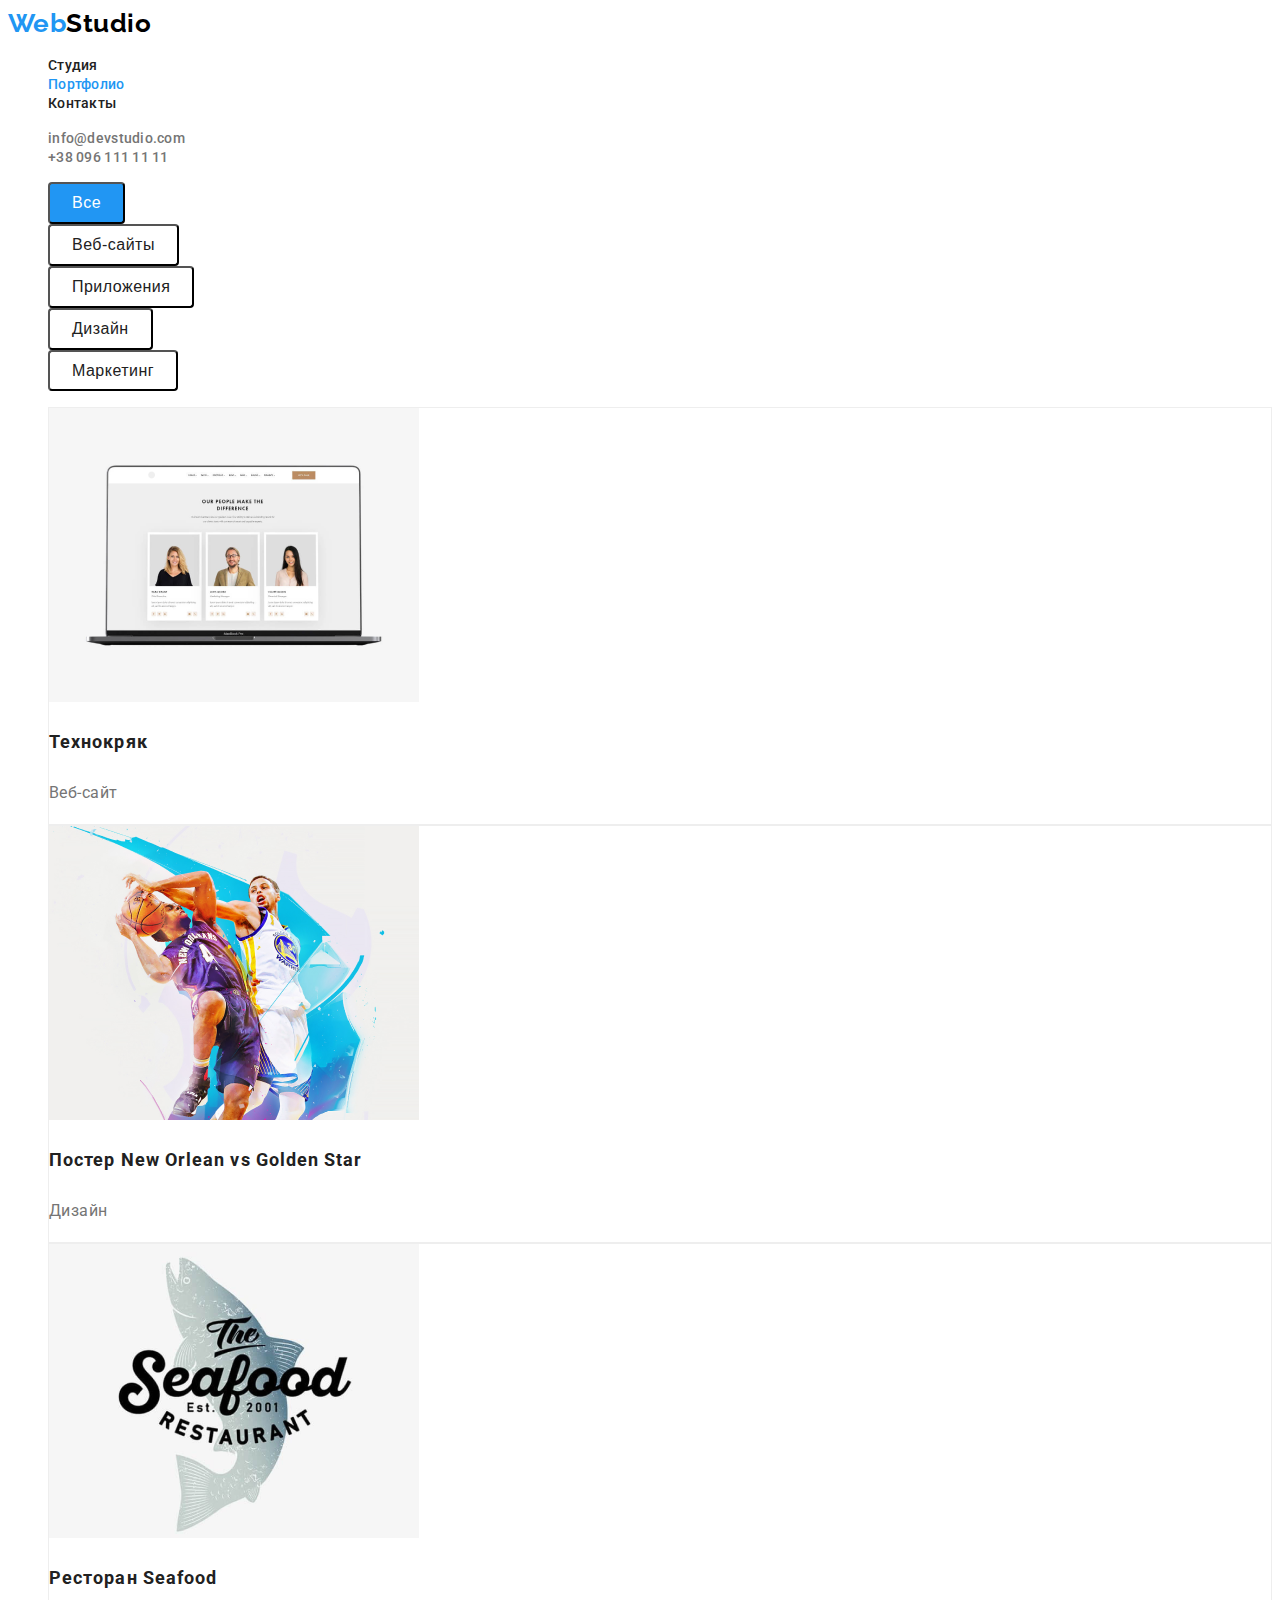
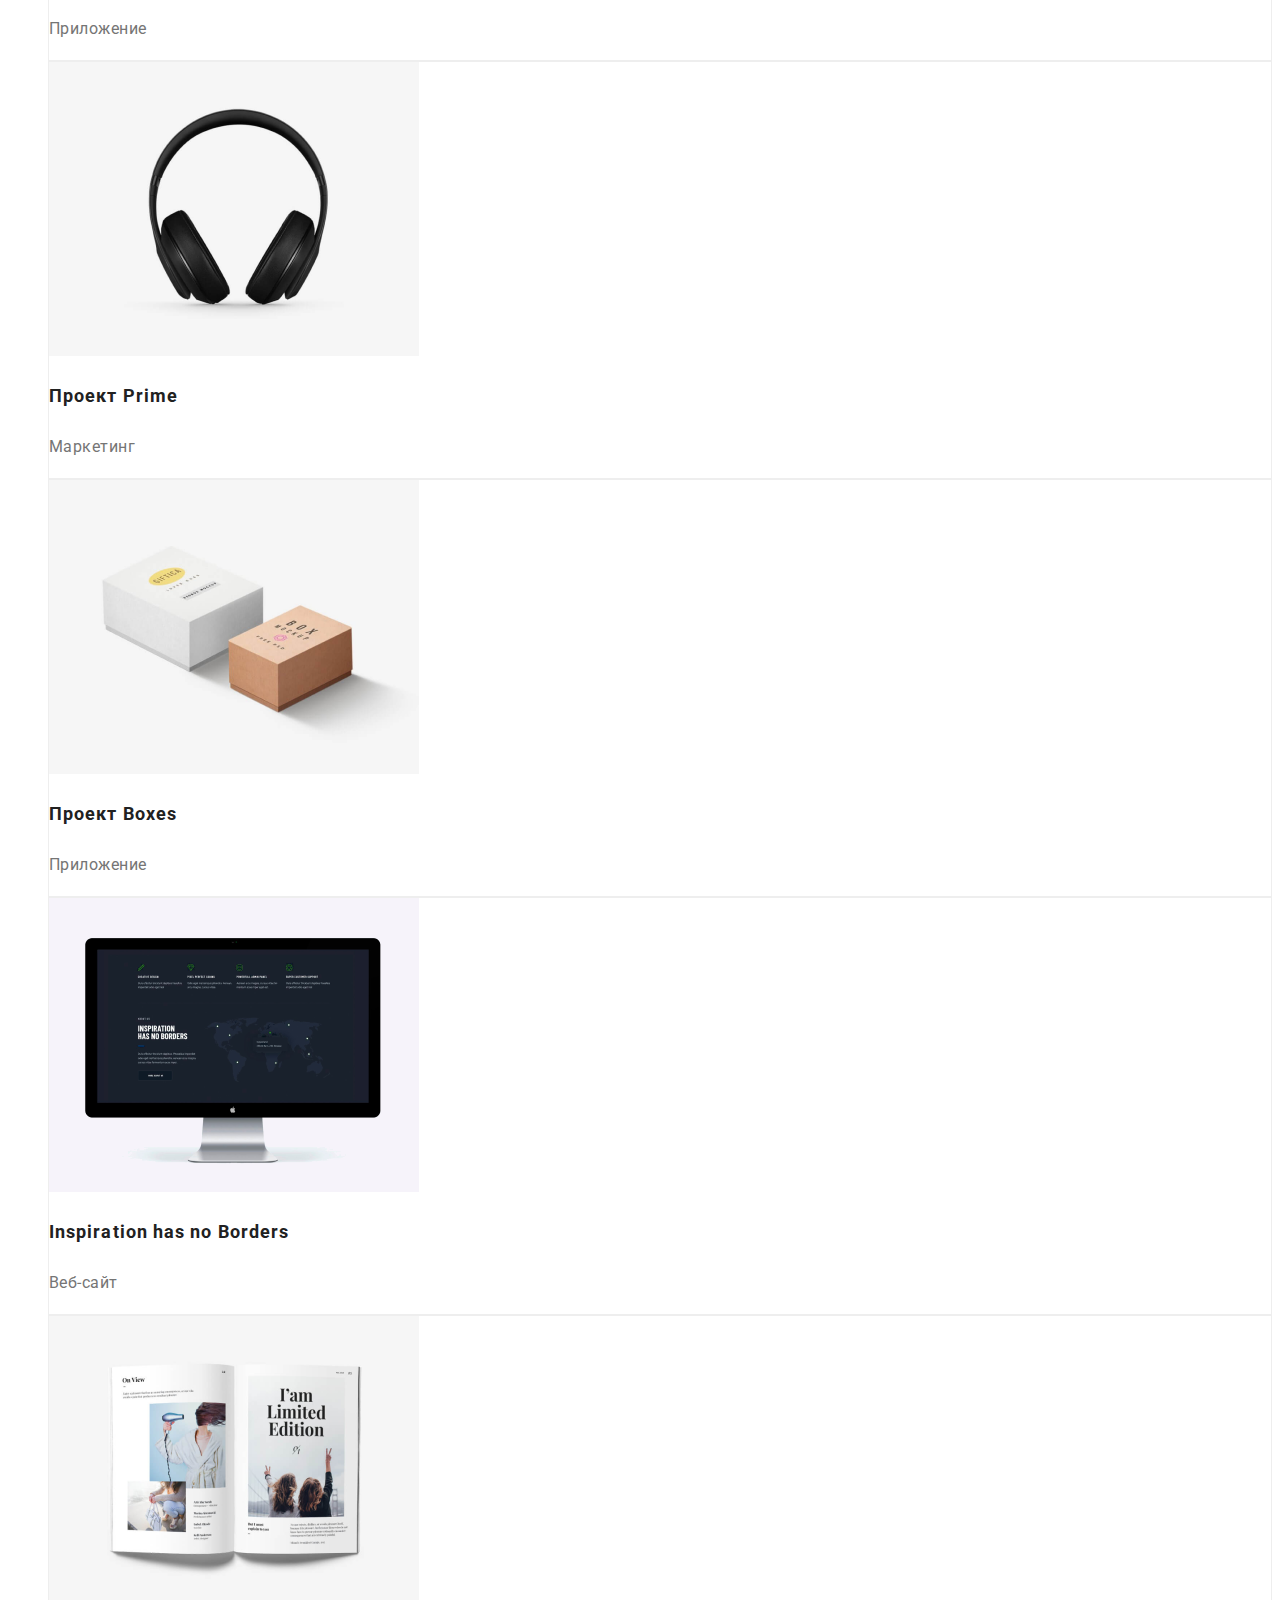
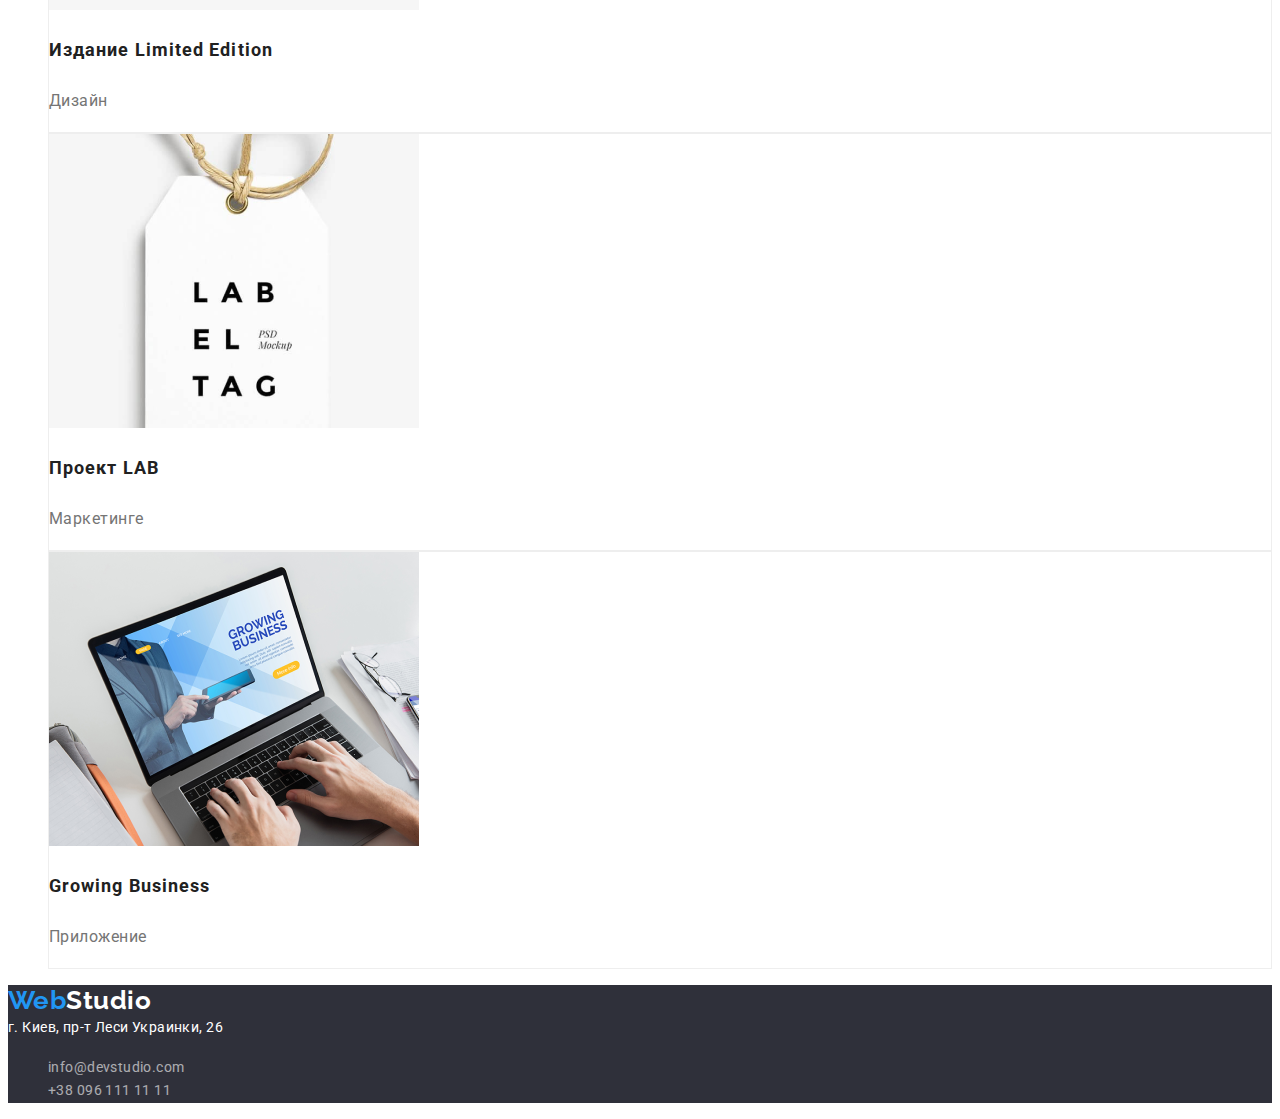
==== portfolio.html @ 6f2f1683 "previous hw" ====
<!DOCTYPE html>
<html lang="en">
<head>
    <meta charset="UTF-8">
    <link rel="stylesheet" href="./css/styles.css">
    <meta name="viewport" content="width=device-width, initial-scale=1.0">
    <link rel="preconnect" href="https://fonts.googleapis.com">
    <link rel="preconnect" href="https://fonts.gstatic.com" crossorigin>
    <link
        href="https://fonts.googleapis.com/css2?family=Raleway:wght@700&family=Roboto:wght@400;500;700;900&display=swap"
        rel="stylesheet">
    <title>WebStudio</title>
</head>
<body>
    <!-- Header -->
    <header class="header">
        <nav class="header-nav">
            <a href="#" class="logo header-logo link"><span class="link-span">Web</span>Studio</a>
            <ul class="header-list list">
                <li class="header-item"><a class="header-link link" href="./index.html">Студия</a></li>
                <li class="header-item"><a class="header-link active link" href="#">Портфолио</a></li>
                <li class="header-item"><a class="header-link link" href="#">Контакты</a></li>
            </ul>
        </nav>
        <ul class="header-contact list">
            <li class="header-item"><a class="header-email-link link"
                    href="mailto:info@devstudio.com">info@devstudio.com</a></li>
            <li class="header-item"><a class="header-tel-link link" href="tel:+38 096 111 11 11">+38 096 111 11 11</a></li>
        </ul>
    </header>

    <!-- Main -->
    <main>
        <section>
            <nav class="filter-nav">
                <ul class="filter-list list">
                    <li class="filter-item"><button class="filter-link active link" href="#">Все</button></li>
                    <li class="filter-item"><button class="filter-link link" href="#">Веб-сайты</button></li>
                    <li class="filter-item"><button class="filter-link link" href="#">Приложения</button></li>
                    <li class="filter-item"><button class="filter-link link" href="#">Дизайн</button></li>
                    <li class="filter-item"><button class="filter-link link" href="#">Маркетинг</button></li>
                </ul>
            </nav>
            <ul class="product-list list">
                <li class="product-item">
                    <img src="./images/img.png" alt="Img1">
                    <h3 class="product-title">Технокряк</h3>
                    <p class="product-description">Веб-сайт</p>
                </li>
                <li class="product-item">
                    <img src="./images/img-1.png" alt="Img2">
                    <h3 class="product-title">Постер New Orlean vs Golden Star</h3>
                    <p class="product-description">Дизайн</p>
                </li>
                <li class="product-item">
                    <img src="./images/img-2.png" alt="Img3">
                    <h3 class="product-title">Ресторан Seafood</h3>
                    <p class="product-description">Приложение</p>
                </li>


                <li class="product-item">
                    <img src="./images/img-3.png" alt="Img4">
                    <h3 class="product-title">Проект Prime</h3>
                    <p class="product-description">Маркетинг</p>
                </li>
                <li class="product-item">
                    <img src="./images/img-4.png" alt="Img5">
                    <h3 class="product-title">Проект Boxes</h3>
                    <p class="product-description">Приложение</p>
                </li>
                <li class="product-item">
                    <img src="./images/img-5.png" alt="Img6">
                    <h3 class="product-title" lang="en">Inspiration has no Borders</h3>
                    <p class="product-description">Веб-сайт</p>
                </li>


                <li class="product-item">
                    <img src="./images/img-6.png" alt="Img7">
                    <h3 class="product-title">Издание Limited Edition</h3>
                    <p class="product-description">Дизайн</p>
                </li>
                <li class="product-item">
                    <img src="./images/img-7.png" alt="Img8">
                    <h3 class="product-title">Проект LAB</h3>
                    <p class="product-description">Маркетинге</p>
                </li>
                <li class="product-item">
                    <img src="./images/img-8.png" alt="Img9">
                    <h3 class="product-title" lang="en">Growing Business</h3>
                    <p class="product-description">Приложение</p>
                </li>
            </ul>
        </section>
    </main>

    <!-- Footer -->
    <footer class="footer">
        <a href="#" class="footer-logo link"><span class="link-span">Web</span>Studio</a>
        <address class="footer-address">г. Киев, пр-т Леси Украинки, 26</address>
        <ul class="footer-list list">
            <li class="footer-item"><a class="footer-email-link link"
                    href="mailto:info@devstudio.com">info@devstudio.com</a></li>
            <li class="footer-item"><a class="footer-tel-link link" href="tel:+38 096 111 11 11">+38 096 111 11 11</a></li>
        </ul>
    </footer>
</body>
</html>
---- css/styles.css ----
:root {
  --primary-title-color: #ffffff;
  --secondary-title-color: #212121;
  --secondary-text-color: #757575;
  --accent-color: #2196f3;
}

body {
  font-family: 'Roboto', sans-serif;
  letter-spacing: 0.03em;
}

.link {
  text-decoration: none;
}

.list {
  list-style: none;
}

.logo {
  font-family: Raleway;
  font-style: normal;
  font-weight: bold;
  font-size: 26px;
  line-height: 1.19;
  color: #000;
}

.footer-logo {
  font-family: Raleway;
  font-style: normal;
  font-weight: bold;
  font-size: 26px;
  line-height: 1.19;
  color: #fff;
}

.link-span {
  font-family: Raleway;
  font-style: normal;
  font-weight: bold;
  font-size: 26px;
  line-height: 1.19;
  color: var(--accent-color);
}

/* Header */

.header-link {
  font-weight: 500;
  font-size: 14px;
  line-height: 1.14;
  letter-spacing: 0.02em;
  color: var(--secondary-title-color);
}

.header-link.active {
  color: var(--accent-color);
}

.header-link:hover {
  color: var(--accent-color);
}

.header-email-link {
  font-weight: 500;
  font-size: 14px;
  line-height: 1.14;
  letter-spacing: 0.02em;
  color: var(--secondary-text-color);
}

.header-email-link:hover {
  color: var(--accent-color);
}

.header-tel-link {
  font-weight: 500;
  font-size: 14px;
  line-height: 1.14;
  letter-spacing: 0.02em;
  color: var(--secondary-text-color);
}

.header-tel-link:hover {
  color: var(--accent-color);
}

/* First Section */

.first-section {
  background-color: #2f303a;
}

.first-title {
  font-weight: 900;
  font-size: 44px;
  line-height: 1.36;
  text-align: center;
  letter-spacing: 0.06em;
  text-transform: uppercase;
  color: var(--primary-title-color);
}

.first-section-btn {
  font-weight: bold;
  font-size: 16px;
  line-height: 1.87;
  text-align: center;
  letter-spacing: 0.06em;
  box-shadow: 0px 4px 4px rgba(0, 0, 0, 0.15);
  border-radius: 4px;
  cursor: pointer;
  background-color: var(--accent-color);
  color: var(--primary-title-color);
}

/* Benefits Section */

.benefits-list-title {
  font-weight: bold;
  font-size: 14px;
  line-height: 1.14;
  letter-spacing: 0.03em;
  text-transform: uppercase;
  color: var(--secondary-title-color);
}

.benefits-list-description {
  font-weight: normal;
  font-size: 14px;
  line-height: 1.71;
  letter-spacing: 0.03em;
  color: var(--secondary-text-color);
}

/* What we do section */

.wwd-title {
  font-weight: bold;
  font-size: 36px;
  line-height: 1.16;
  letter-spacing: 0.03em;
  color: var(--secondary-title-color);
}

/* Our team section */

.team-section {
  background-color: #f5f4fa;
}

.team-title {
  font-weight: bold;
  font-size: 36px;
  line-height: 1.16;
  letter-spacing: 0.03em;
  color: var(--secondary-title-color);
}

.team-list-item {
  background: #ffffff;
  box-shadow: 0px 1px 3px rgba(0, 0, 0, 0.12), 0px 1px 1px rgba(0, 0, 0, 0.14),
    0px 2px 1px rgba(0, 0, 0, 0.2);
  border-radius: 0px 0px 4px 4px;
}

.team-list-item-title {
  font-weight: 500;
  font-size: 16px;
  line-height: 1.18;
  text-align: center;
  letter-spacing: 0.03em;
  color: var(--secondary-title-color);
}

.team-list-item-text {
  font-weight: normal;
  font-size: 16px;
  line-height: 1.18;
  text-align: center;
  letter-spacing: 0.03em;
  color: var(--secondary-text-color);
}

/* Footer */

.footer {
  background-color: #2f303a;
}

.footer-address {
  font-style: normal;
  font-size: 14px;
  line-height: 1.71;
  letter-spacing: 0.03em;
  color: var(--primary-title-color);
}

.footer-email-link {
  font-weight: normal;
  font-size: 14px;
  line-height: 1.71;
  letter-spacing: 0.03em;
  color: var(--primary-title-color);
  opacity: 0.6;
}

.footer-tel-link {
  font-weight: normal;
  font-size: 14px;
  line-height: 1.71;
  letter-spacing: 0.03em;
  color: var(--primary-title-color);
  opacity: 0.6;
}

/* Portfolio */
/* Filter */

.filter-link {
  background-color: var(--filter-btn);
  border-radius: 4px;
  padding: 6px 22px;
  color: var(--secondary-title-color);
  font-weight: 500;
  font-size: 16px;
  line-height: 1.62;
  text-align: center;
  letter-spacing: 0.03em;
}

.filter-link:hover {
  background-color: var(--accent-color);
  color: var(--primary-title-color);
}

.filter-link.active {
  background-color: var(--accent-color);
  color: var(--primary-title-color);
}

/* Product */

.product-item {
  background: #ffffff;
  border: 1px solid #eeeeee;
  box-sizing: border-box;
}

.product-title {
  font-weight: bold;
  font-size: 18px;
  line-height: 2;
  letter-spacing: 0.06em;
  color: var(--secondary-title-color);
}

.product-description {
  font-weight: normal;
  font-size: 16px;
  line-height: 1.87;
  letter-spacing: 0.03em;
  color: var(--secondary-text-color);
}
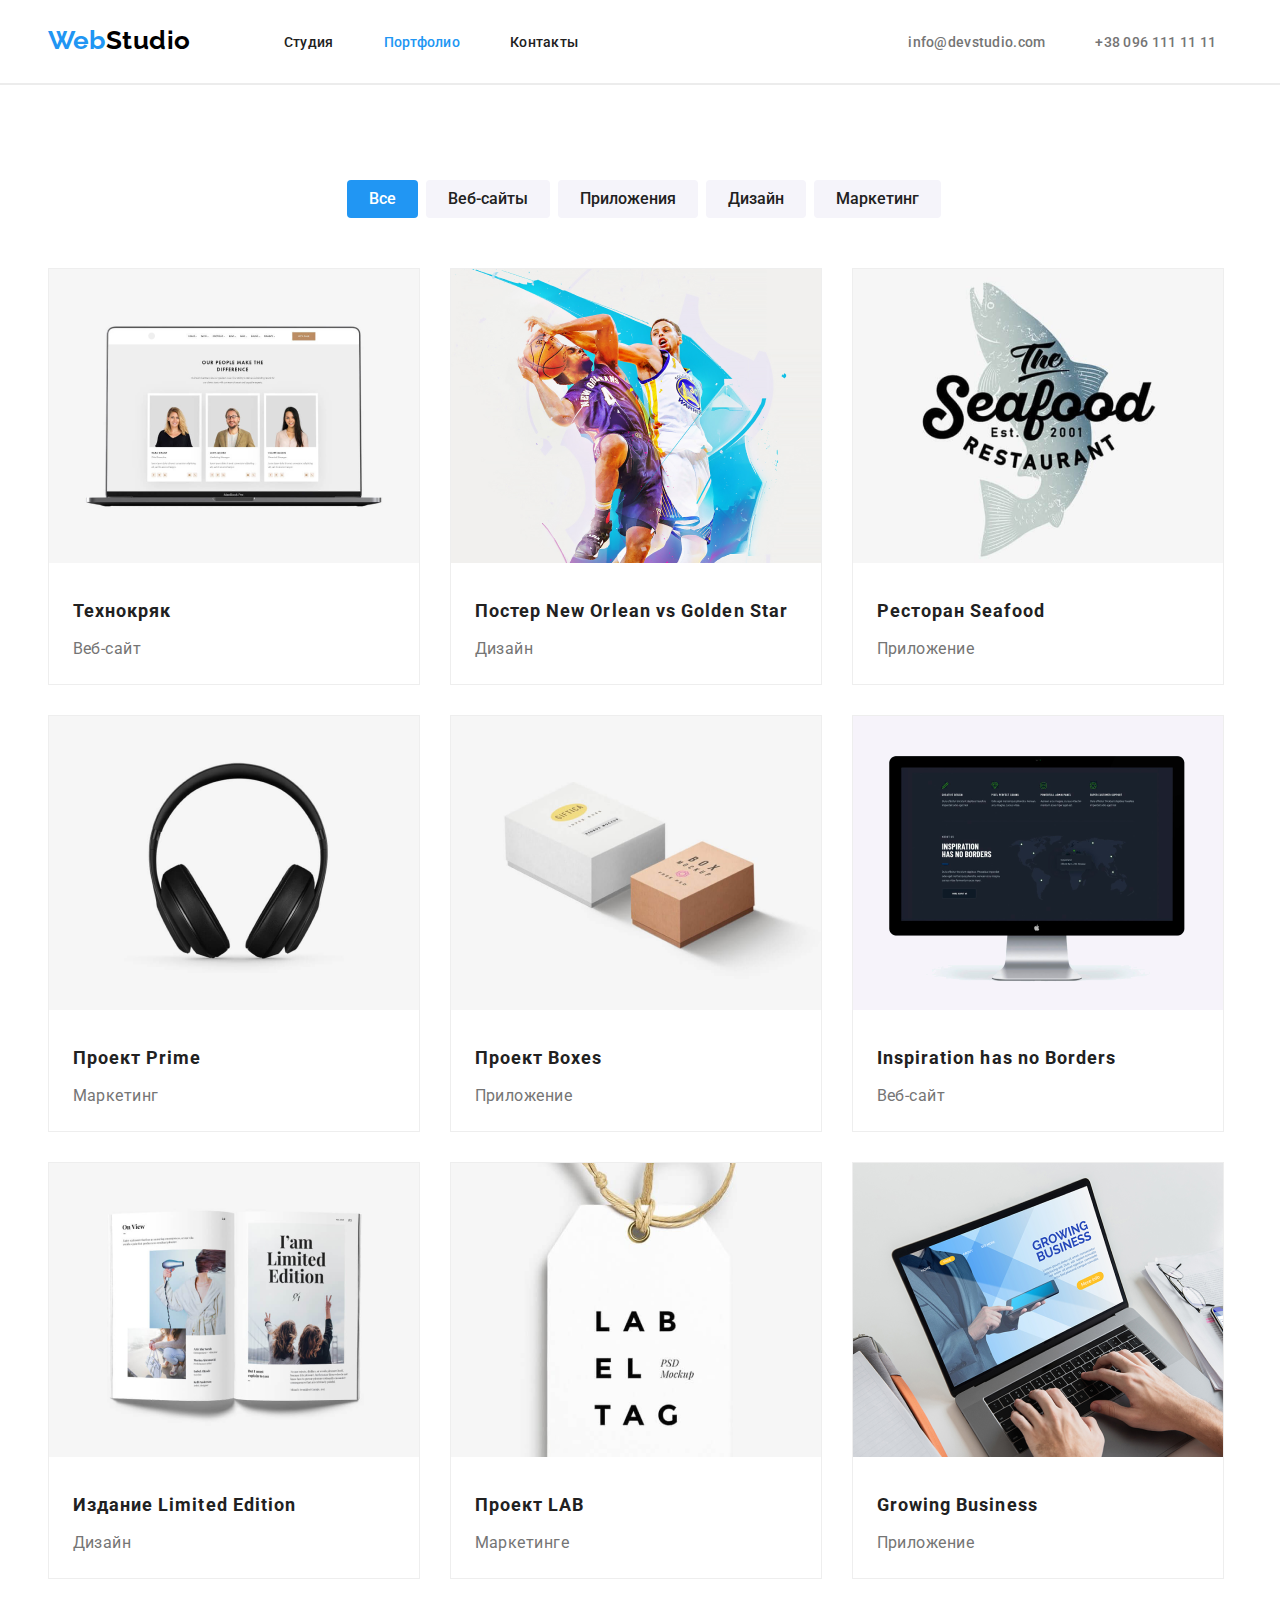
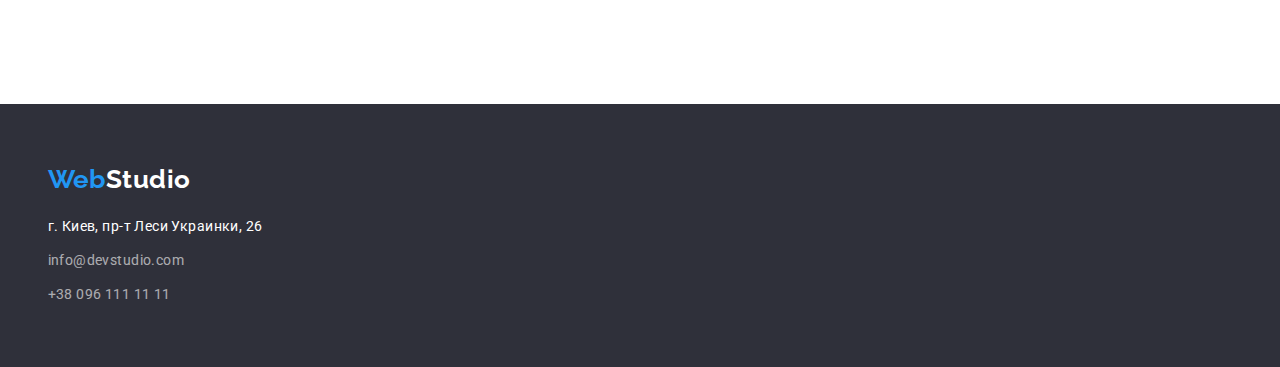
==== commit dae79a3d: "Hw done" ====
--- a/portfolio.html
+++ b/portfolio.html
@@ -13,97 +13,123 @@
 </head>
 <body>
     <!-- Header -->
-    <header class="header">
-        <nav class="header-nav">
-            <a href="#" class="logo header-logo link"><span class="link-span">Web</span>Studio</a>
-            <ul class="header-list list">
-                <li class="header-item"><a class="header-link link" href="./index.html">Студия</a></li>
-                <li class="header-item"><a class="header-link active link" href="#">Портфолио</a></li>
-                <li class="header-item"><a class="header-link link" href="#">Контакты</a></li>
-            </ul>
-        </nav>
-        <ul class="header-contact list">
-            <li class="header-item"><a class="header-email-link link"
-                    href="mailto:info@devstudio.com">info@devstudio.com</a></li>
-            <li class="header-item"><a class="header-tel-link link" href="tel:+38 096 111 11 11">+38 096 111 11 11</a></li>
-        </ul>
-    </header>
+    <div class="wrapper">
+        <header class="header">
+                <nav class="header-nav">
+                    <a href="#" class="logo header-logo link"><span class="link-span">Web</span>Studio</a>
+                    <ul class="header-list list">
+                        <li class="header-item"><a class="header-link link" href="./index.html">Студия</a></li>
+                        <li class="header-item"><a class="header-link active link" href="#">Портфолио</a></li>
+                        <li class="header-item"><a class="header-link link" href="#">Контакты</a></li>
+                    </ul>
+                </nav>
+                <ul class="header-contact list">
+                    <li class="header-item"><a class="header-email-link link"
+                            href="mailto:info@devstudio.com">info@devstudio.com</a></li>
+                    <li class="header-item"><a class="header-tel-link link" href="tel:+38 096 111 11 11">+38 096 111 11 11</a></li>
+                </ul>
+        </header>
+    </div>
+    <div class="line"></div>
 
     <!-- Main -->
     <main>
-        <section>
-            <nav class="filter-nav">
-                <ul class="filter-list list">
-                    <li class="filter-item"><button class="filter-link active link" href="#">Все</button></li>
-                    <li class="filter-item"><button class="filter-link link" href="#">Веб-сайты</button></li>
-                    <li class="filter-item"><button class="filter-link link" href="#">Приложения</button></li>
-                    <li class="filter-item"><button class="filter-link link" href="#">Дизайн</button></li>
-                    <li class="filter-item"><button class="filter-link link" href="#">Маркетинг</button></li>
-                </ul>
-            </nav>
-            <ul class="product-list list">
-                <li class="product-item">
-                    <img src="./images/img.png" alt="Img1">
-                    <h3 class="product-title">Технокряк</h3>
-                    <p class="product-description">Веб-сайт</p>
-                </li>
-                <li class="product-item">
-                    <img src="./images/img-1.png" alt="Img2">
-                    <h3 class="product-title">Постер New Orlean vs Golden Star</h3>
-                    <p class="product-description">Дизайн</p>
-                </li>
-                <li class="product-item">
-                    <img src="./images/img-2.png" alt="Img3">
-                    <h3 class="product-title">Ресторан Seafood</h3>
-                    <p class="product-description">Приложение</p>
-                </li>
+        
+            <section class="portfolio-section">
+                <div class="wrapper">
+                    <nav class="filter-nav">
+                        <ul class="filter-list list">
+                            <li class="filter-item"><button class="filter-link active link" href="#">Все</button></li>
+                            <li class="filter-item"><button class="filter-link link" href="#">Веб-сайты</button></li>
+                            <li class="filter-item"><button class="filter-link link" href="#">Приложения</button></li>
+                            <li class="filter-item"><button class="filter-link link" href="#">Дизайн</button></li>
+                            <li class="filter-item"><button class="filter-link link" href="#">Маркетинг</button></li>
+                        </ul>
+                    </nav>
+                    <ul class="product-list list">
+                        <li class="product-item">
+                            <img src="./images/img.png" alt="Img1">
+                            <div class="product-block">
+                                <h3 class="product-title">Технокряк</h3>
+                                <p class="product-description">Веб-сайт</p>
+                            </div>
+                        </li>
+                        <li class="product-item">
+                            <img src="./images/img-1.png" alt="Img2">
+                            <div class="product-block">
+                                <h3 class="product-title">Постер New Orlean vs Golden Star</h3>
+                                <p class="product-description">Дизайн</p>
+                            </div>
+                        </li>
+                        <li class="product-item">
+                            <img src="./images/img-2.png" alt="Img3">
+                            <div class="product-block">
+                                <h3 class="product-title">Ресторан Seafood</h3>
+                                <p class="product-description">Приложение</p>
+                            </div>
+                        </li>
 
 
-                <li class="product-item">
-                    <img src="./images/img-3.png" alt="Img4">
-                    <h3 class="product-title">Проект Prime</h3>
-                    <p class="product-description">Маркетинг</p>
-                </li>
-                <li class="product-item">
-                    <img src="./images/img-4.png" alt="Img5">
-                    <h3 class="product-title">Проект Boxes</h3>
-                    <p class="product-description">Приложение</p>
-                </li>
-                <li class="product-item">
-                    <img src="./images/img-5.png" alt="Img6">
-                    <h3 class="product-title" lang="en">Inspiration has no Borders</h3>
-                    <p class="product-description">Веб-сайт</p>
-                </li>
+                        <li class="product-item">
+                            <img src="./images/img-3.png" alt="Img4">
+                            <div class="product-block">
+                                <h3 class="product-title">Проект Prime</h3>
+                                <p class="product-description">Маркетинг</p>
+                            </div>
+                        </li>
+                        <li class="product-item">
+                            <img src="./images/img-4.png" alt="Img5">
+                            <div class="product-block">
+                                <h3 class="product-title">Проект Boxes</h3>
+                                <p class="product-description">Приложение</p>
+                            </div>
+                        </li>
+                        <li class="product-item">
+                            <img src="./images/img-5.png" alt="Img6">
+                            <div class="product-block">
+                                <h3 class="product-title" lang="en">Inspiration has no Borders</h3>
+                                <p class="product-description">Веб-сайт</p>
+                            </div>
+                        </li>
 
 
-                <li class="product-item">
-                    <img src="./images/img-6.png" alt="Img7">
-                    <h3 class="product-title">Издание Limited Edition</h3>
-                    <p class="product-description">Дизайн</p>
-                </li>
-                <li class="product-item">
-                    <img src="./images/img-7.png" alt="Img8">
-                    <h3 class="product-title">Проект LAB</h3>
-                    <p class="product-description">Маркетинге</p>
-                </li>
-                <li class="product-item">
-                    <img src="./images/img-8.png" alt="Img9">
-                    <h3 class="product-title" lang="en">Growing Business</h3>
-                    <p class="product-description">Приложение</p>
-                </li>
-            </ul>
-        </section>
+                        <li class="product-item">
+                            <img src="./images/img-6.png" alt="Img7">
+                            <div class="product-block">
+                                <h3 class="product-title">Издание Limited Edition</h3>
+                                <p class="product-description">Дизайн</p>
+                            </div>
+                        </li>
+                        <li class="product-item">
+                            <img src="./images/img-7.png" alt="Img8">
+                            <div class="product-block">
+                                <h3 class="product-title">Проект LAB</h3>
+                                <p class="product-description">Маркетинге</p>
+                            </div>
+                        </li>
+                        <li class="product-item">
+                            <img src="./images/img-8.png" alt="Img9">
+                            <div class="product-block">
+                                <h3 class="product-title" lang="en">Growing Business</h3>
+                                <p class="product-description">Приложение</p>
+                            </div>
+                        </li>
+                    </ul>
+                </div>
+            </section>
     </main>
 
     <!-- Footer -->
     <footer class="footer">
-        <a href="#" class="footer-logo link"><span class="link-span">Web</span>Studio</a>
-        <address class="footer-address">г. Киев, пр-т Леси Украинки, 26</address>
-        <ul class="footer-list list">
-            <li class="footer-item"><a class="footer-email-link link"
-                    href="mailto:info@devstudio.com">info@devstudio.com</a></li>
-            <li class="footer-item"><a class="footer-tel-link link" href="tel:+38 096 111 11 11">+38 096 111 11 11</a></li>
-        </ul>
+        <div class="wrapper">
+            <a href="#" class="footer-logo link"><span class="link-span">Web</span>Studio</a>
+            <address class="footer-address">г. Киев, пр-т Леси Украинки, 26</address>
+            <ul class="footer-list list">
+                <li class="footer-item"><a class="footer-email-link link"
+                        href="mailto:info@devstudio.com">info@devstudio.com</a></li>
+                <li class="footer-item"><a class="footer-tel-link link" href="tel:+38 096 111 11 11">+38 096 111 11 11</a></li>
+            </ul>
+        </div>
     </footer>
 </body>
 </html>--- a/css/styles.css
+++ b/css/styles.css
@@ -8,6 +8,34 @@
 body {
   font-family: 'Roboto', sans-serif;
   letter-spacing: 0.03em;
+  margin: 0;
+}
+
+* {
+  padding: 0;
+  margin: 0;
+  border: 0;
+}
+
+h1,
+h2,
+h3,
+h4,
+h5,
+h6,
+p {
+  margin: 0;
+}
+
+ul {
+  margin: 0;
+  padding: 0;
+}
+
+.wrapper {
+  width: 1200px;
+  margin: 0 auto;
+  padding-left: 15px;
 }
 
 .link {
@@ -16,6 +44,10 @@
 
 .list {
   list-style: none;
+}
+
+.btn {
+  padding: 10px 32px;
 }
 
 .logo {
@@ -47,6 +79,40 @@
 
 /* Header */
 
+.header {
+  display: flex;
+}
+
+.header-logo {
+  margin: 25px 0px;
+  margin-right: 93px;
+}
+
+.header-nav {
+  display: flex;
+  flex-direction: row;
+}
+
+.header-list {
+  display: flex;
+  flex-direction: row;
+  margin: 32px 0px;
+  margin-right: 330px;
+}
+
+.header-item {
+  margin-right: 50px;
+}
+
+.header-item:last-child {
+  margin-right: 0;
+}
+
+.header-contact {
+  display: flex;
+  margin: 32px 0px;
+}
+
 .header-link {
   font-weight: 500;
   font-size: 14px;
@@ -91,6 +157,15 @@
 
 .first-section {
   background-color: #2f303a;
+  height: 600px;
+  margin-bottom: 95px;
+}
+
+.block {
+  display: flex;
+  justify-content: center;
+  align-items: center;
+  flex-direction: column;
 }
 
 .first-title {
@@ -101,24 +176,43 @@
   letter-spacing: 0.06em;
   text-transform: uppercase;
   color: var(--primary-title-color);
+  width: 700px;
+  margin-top: 200px;
+  margin-bottom: 30px;
 }
 
 .first-section-btn {
-  font-weight: bold;
-  font-size: 16px;
-  line-height: 1.87;
+  margin-left: auto;
+  margin-right: auto;
+  padding: 10px 32px;
+  border: transparent;
+  border-radius: 4px;
+  margin-bottom: 106px;
+  cursor: pointer;
+  font-weight: 700;
+  font-size: 16px;
+  line-height: 1.88;
+  display: flex;
+  align-items: center;
   text-align: center;
   letter-spacing: 0.06em;
-  box-shadow: 0px 4px 4px rgba(0, 0, 0, 0.15);
-  border-radius: 4px;
-  cursor: pointer;
   background-color: var(--accent-color);
   color: var(--primary-title-color);
 }
 
 /* Benefits Section */
 
+.benefits-class {
+  margin-bottom: 94px;
+}
+
+.benefits-list {
+  display: flex;
+  justify-content: space-between;
+}
+
 .benefits-list-title {
+  margin-bottom: 10px;
   font-weight: bold;
   font-size: 14px;
   line-height: 1.14;
@@ -128,6 +222,7 @@
 }
 
 .benefits-list-description {
+  width: 270px;
   font-weight: normal;
   font-size: 14px;
   line-height: 1.71;
@@ -137,26 +232,48 @@
 
 /* What we do section */
 
+.wwd-section {
+  margin-bottom: 95px;
+}
+
 .wwd-title {
+  display: flex;
+  justify-content: center;
   font-weight: bold;
   font-size: 36px;
   line-height: 1.16;
   letter-spacing: 0.03em;
   color: var(--secondary-title-color);
+  margin-bottom: 50px;
+}
+
+.wwd-list {
+  display: flex;
+  justify-content: space-between;
 }
 
 /* Our team section */
 
 .team-section {
   background-color: #f5f4fa;
+  padding-bottom: 95px;
 }
 
 .team-title {
+  display: flex;
+  justify-content: center;
   font-weight: bold;
   font-size: 36px;
   line-height: 1.16;
   letter-spacing: 0.03em;
   color: var(--secondary-title-color);
+  padding-top: 95px;
+  margin-bottom: 50px;
+}
+
+.team-list {
+  display: flex;
+  justify-content: space-between;
 }
 
 .team-list-item {
@@ -164,6 +281,7 @@
   box-shadow: 0px 1px 3px rgba(0, 0, 0, 0.12), 0px 1px 1px rgba(0, 0, 0, 0.14),
     0px 2px 1px rgba(0, 0, 0, 0.2);
   border-radius: 0px 0px 4px 4px;
+  width: 270px;
 }
 
 .team-list-item-title {
@@ -173,6 +291,7 @@
   text-align: center;
   letter-spacing: 0.03em;
   color: var(--secondary-title-color);
+  margin-top: 30px;
 }
 
 .team-list-item-text {
@@ -182,6 +301,8 @@
   text-align: center;
   letter-spacing: 0.03em;
   color: var(--secondary-text-color);
+  margin-top: 10px;
+  margin-bottom: 30px;
 }
 
 /* Footer */
@@ -190,12 +311,27 @@
   background-color: #2f303a;
 }
 
+.footer-logo {
+  display: inline-block;
+  padding-top: 60px;
+  padding-bottom: 20px;
+}
+
+.footer-list {
+  padding-bottom: 60px;
+}
+
+.footer-item:not(:last-child) {
+  margin-bottom: 10px;
+}
+
 .footer-address {
   font-style: normal;
   font-size: 14px;
   line-height: 1.71;
   letter-spacing: 0.03em;
   color: var(--primary-title-color);
+  margin-bottom: 10px;
 }
 
 .footer-email-link {
@@ -217,18 +353,44 @@
 }
 
 /* Portfolio */
+
+.line {
+  border: 1px solid #ececec;
+}
+
+.portfolio-section {
+  margin: 95px 0;
+}
+
 /* Filter */
 
+.fiter-nav {
+  display: flex;
+  align-items: center;
+}
+
+.filter-list {
+  display: flex;
+  justify-content: center;
+  margin-bottom: 50px;
+}
+
+.filter-item {
+  margin-right: 8px;
+}
+
 .filter-link {
-  background-color: var(--filter-btn);
+  cursor: pointer;
+  font-family: inherit;
+  font-weight: 500;
+  font-size: 16px;
+  line-height: 1.63;
+  text-align: center;
+  color: var(--secondary-title-color);
   border-radius: 4px;
+  background: #f5f4fa;
   padding: 6px 22px;
-  color: var(--secondary-title-color);
-  font-weight: 500;
-  font-size: 16px;
-  line-height: 1.62;
-  text-align: center;
-  letter-spacing: 0.03em;
+  border: transparent;
 }
 
 .filter-link:hover {
@@ -242,11 +404,28 @@
 }
 
 /* Product */
+
+.product-list {
+  display: flex;
+  flex-wrap: wrap;
+  font-size: 16px;
+  line-height: 1.88;
+}
 
 .product-item {
   background: #ffffff;
   border: 1px solid #eeeeee;
   box-sizing: border-box;
+  margin-right: 30px;
+  margin-bottom: 30px;
+}
+
+.product-list > .product-item:nth-child(3n) {
+  margin-right: 0;
+}
+
+.product-block {
+  padding-left: 24px;
 }
 
 .product-title {
@@ -255,6 +434,8 @@
   line-height: 2;
   letter-spacing: 0.06em;
   color: var(--secondary-title-color);
+  padding-top: 20px;
+  padding-bottom: 5px;
 }
 
 .product-description {
@@ -263,4 +444,5 @@
   line-height: 1.87;
   letter-spacing: 0.03em;
   color: var(--secondary-text-color);
-}
+  padding-bottom: 20px;
+}
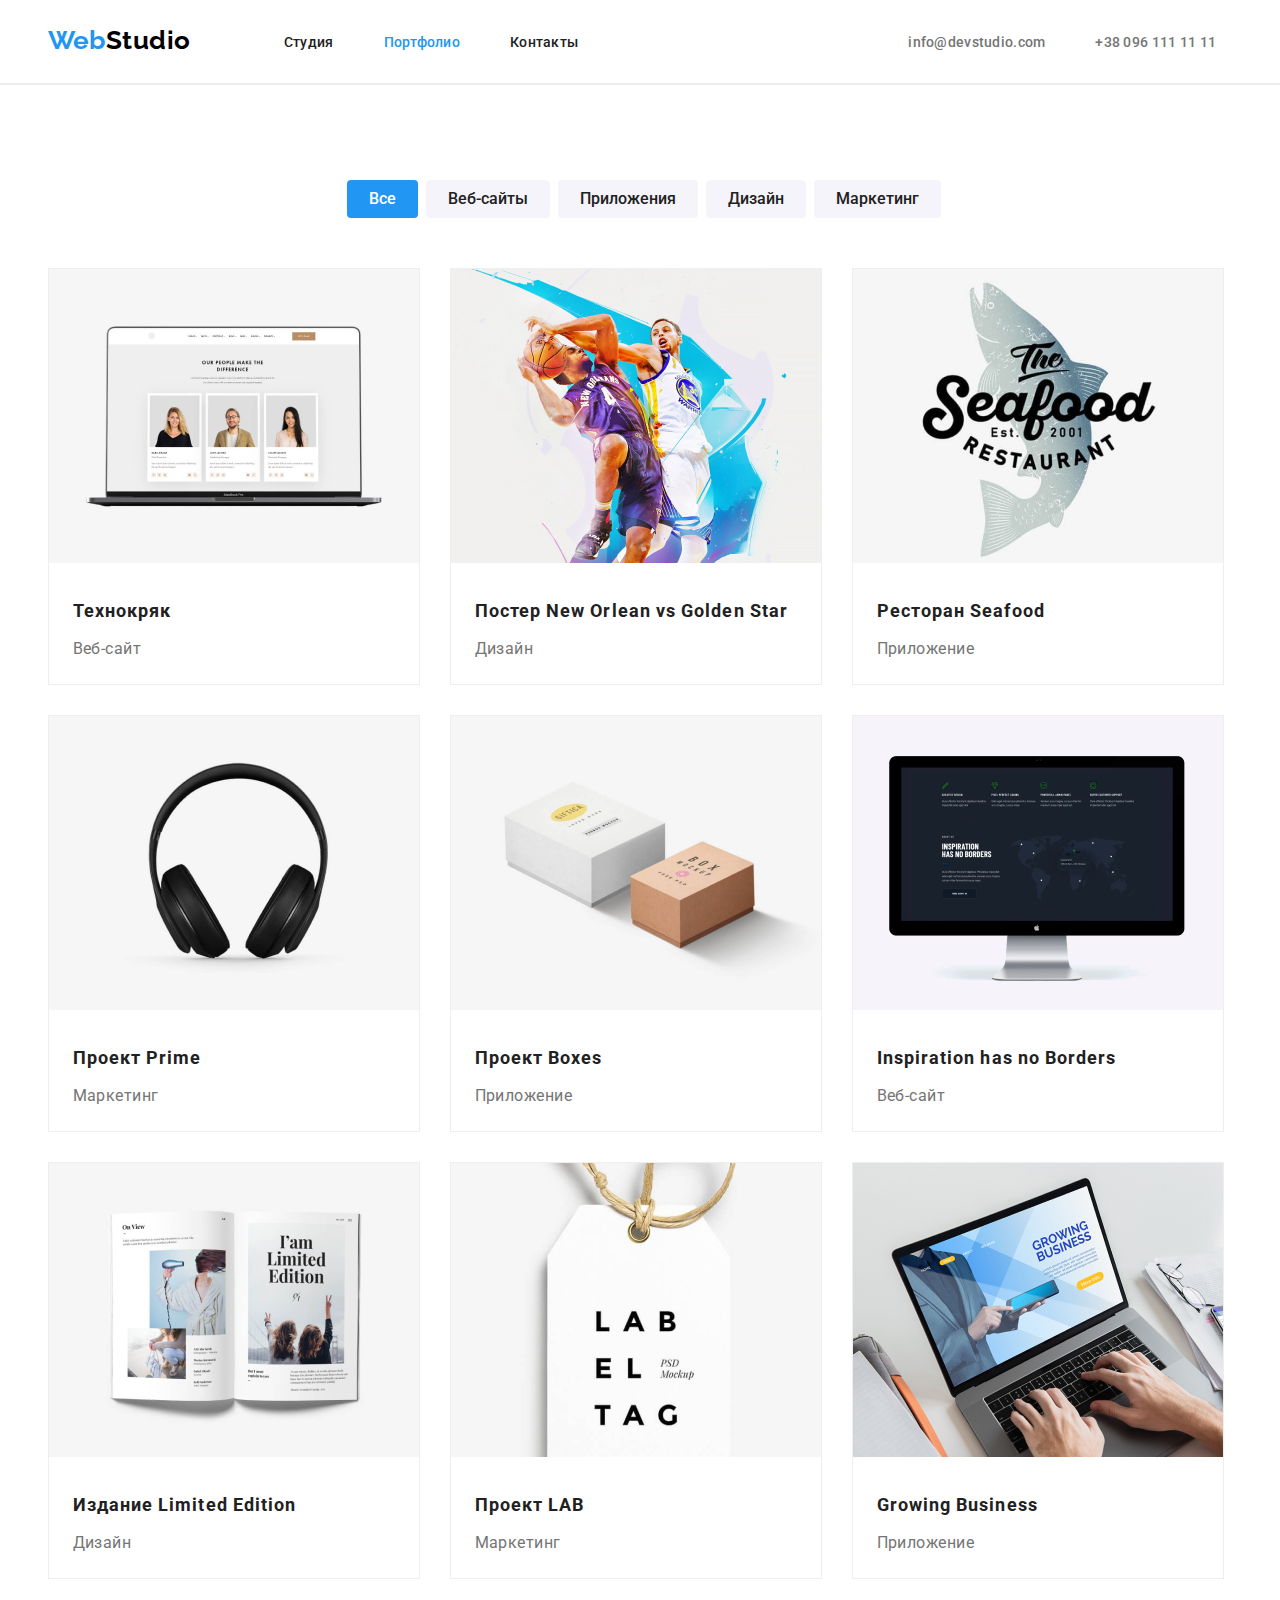
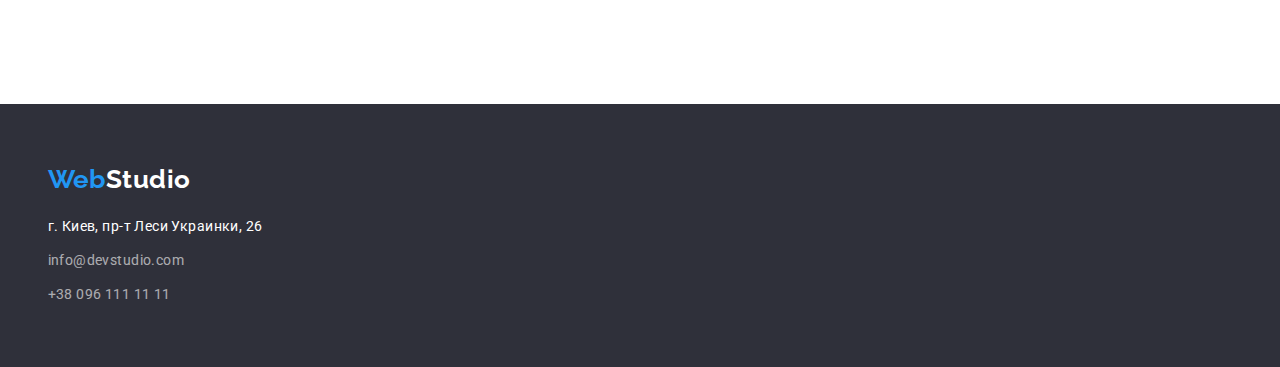
==== commit 1170806c: "hw done" ====
--- a/portfolio.html
+++ b/portfolio.html
@@ -1,5 +1,6 @@
 <!DOCTYPE html>
 <html lang="en">
+
 <head>
     <meta charset="UTF-8">
     <link rel="stylesheet" href="./css/styles.css">
@@ -11,112 +12,114 @@
         rel="stylesheet">
     <title>WebStudio</title>
 </head>
+
 <body>
     <!-- Header -->
     <div class="wrapper">
         <header class="header">
-                <nav class="header-nav">
-                    <a href="#" class="logo header-logo link"><span class="link-span">Web</span>Studio</a>
-                    <ul class="header-list list">
-                        <li class="header-item"><a class="header-link link" href="./index.html">Студия</a></li>
-                        <li class="header-item"><a class="header-link active link" href="#">Портфолио</a></li>
-                        <li class="header-item"><a class="header-link link" href="#">Контакты</a></li>
-                    </ul>
-                </nav>
-                <ul class="header-contact list">
-                    <li class="header-item"><a class="header-email-link link"
-                            href="mailto:info@devstudio.com">info@devstudio.com</a></li>
-                    <li class="header-item"><a class="header-tel-link link" href="tel:+38 096 111 11 11">+38 096 111 11 11</a></li>
+            <nav class="header-nav">
+                <a href="#" class="logo header-logo link"><span class="link-span">Web</span>Studio</a>
+                <ul class="header-list list">
+                    <li class="header-item"><a class="header-link link" href="./index.html">Студия</a></li>
+                    <li class="header-item"><a class="header-link active link" href="#">Портфолио</a></li>
+                    <li class="header-item"><a class="header-link link" href="#">Контакты</a></li>
                 </ul>
+            </nav>
+            <ul class="header-contact list">
+                <li class="header-item"><a class="header-email-link link"
+                        href="mailto:info@devstudio.com">info@devstudio.com</a></li>
+                <li class="header-item"><a class="header-tel-link link" href="tel:+38 096 111 11 11">+38 096 111 11
+                        11</a></li>
+            </ul>
         </header>
     </div>
     <div class="line"></div>
 
     <!-- Main -->
     <main>
-        
-            <section class="portfolio-section">
-                <div class="wrapper">
-                    <nav class="filter-nav">
-                        <ul class="filter-list list">
-                            <li class="filter-item"><button class="filter-link active link" href="#">Все</button></li>
-                            <li class="filter-item"><button class="filter-link link" href="#">Веб-сайты</button></li>
-                            <li class="filter-item"><button class="filter-link link" href="#">Приложения</button></li>
-                            <li class="filter-item"><button class="filter-link link" href="#">Дизайн</button></li>
-                            <li class="filter-item"><button class="filter-link link" href="#">Маркетинг</button></li>
-                        </ul>
-                    </nav>
-                    <ul class="product-list list">
-                        <li class="product-item">
-                            <img src="./images/img.png" alt="Img1">
-                            <div class="product-block">
-                                <h3 class="product-title">Технокряк</h3>
-                                <p class="product-description">Веб-сайт</p>
-                            </div>
-                        </li>
-                        <li class="product-item">
-                            <img src="./images/img-1.png" alt="Img2">
-                            <div class="product-block">
-                                <h3 class="product-title">Постер New Orlean vs Golden Star</h3>
-                                <p class="product-description">Дизайн</p>
-                            </div>
-                        </li>
-                        <li class="product-item">
-                            <img src="./images/img-2.png" alt="Img3">
-                            <div class="product-block">
-                                <h3 class="product-title">Ресторан Seafood</h3>
-                                <p class="product-description">Приложение</p>
-                            </div>
-                        </li>
+
+        <section class="portfolio-section">
+            <div class="wrapper">
+                <nav class="filter-nav">
+                    <ul class="filter-list list">
+                        <li class="filter-item"><button class="filter-link active link" href="#">Все</button></li>
+                        <li class="filter-item"><button class="filter-link link" href="#">Веб-сайты</button></li>
+                        <li class="filter-item"><button class="filter-link link" href="#">Приложения</button></li>
+                        <li class="filter-item"><button class="filter-link link" href="#">Дизайн</button></li>
+                        <li class="filter-item"><button class="filter-link link" href="#">Маркетинг</button></li>
+                    </ul>
+                </nav>
+                <ul class="product-list list">
+                    <li class="product-item">
+                        <img src="./images/img.png" alt="Img1">
+                        <div class="product-block">
+                            <h3 class="product-title">Технокряк</h3>
+                            <p class="product-description">Веб-сайт</p>
+                        </div>
+                    </li>
+                    <li class="product-item">
+                        <img src="./images/img-1.png" alt="Img2">
+                        <div class="product-block">
+                            <h3 class="product-title">Постер New Orlean vs Golden Star</h3>
+                            <p class="product-description">Дизайн</p>
+                        </div>
+                    </li>
+                    <li class="product-item">
+                        <img src="./images/img-2.png" alt="Img3">
+                        <div class="product-block">
+                            <h3 class="product-title">Ресторан Seafood</h3>
+                            <p class="product-description">Приложение</p>
+                        </div>
+                    </li>
 
 
-                        <li class="product-item">
-                            <img src="./images/img-3.png" alt="Img4">
-                            <div class="product-block">
-                                <h3 class="product-title">Проект Prime</h3>
-                                <p class="product-description">Маркетинг</p>
-                            </div>
-                        </li>
-                        <li class="product-item">
-                            <img src="./images/img-4.png" alt="Img5">
-                            <div class="product-block">
-                                <h3 class="product-title">Проект Boxes</h3>
-                                <p class="product-description">Приложение</p>
-                            </div>
-                        </li>
-                        <li class="product-item">
-                            <img src="./images/img-5.png" alt="Img6">
-                            <div class="product-block">
-                                <h3 class="product-title" lang="en">Inspiration has no Borders</h3>
-                                <p class="product-description">Веб-сайт</p>
-                            </div>
-                        </li>
+                    <li class="product-item">
+                        <img src="./images/img-3.png" alt="Img4">
+                        <div class="product-block">
+                            <h3 class="product-title">Проект Prime</h3>
+                            <p class="product-description">Маркетинг</p>
+                        </div>
+                    </li>
+                    <li class="product-item">
+                        <img src="./images/img-4.png" alt="Img5">
+                        <div class="product-block">
+                            <h3 class="product-title">Проект Boxes</h3>
+                            <p class="product-description">Приложение</p>
+                        </div>
+                    </li>
+                    <li class="product-item">
+                        <img src="./images/img-5.png" alt="Img6">
+                        <div class="product-block">
+                            <h3 class="product-title" lang="en">Inspiration has no Borders</h3>
+                            <p class="product-description">Веб-сайт</p>
+                        </div>
+                    </li>
 
 
-                        <li class="product-item">
-                            <img src="./images/img-6.png" alt="Img7">
-                            <div class="product-block">
-                                <h3 class="product-title">Издание Limited Edition</h3>
-                                <p class="product-description">Дизайн</p>
-                            </div>
-                        </li>
-                        <li class="product-item">
-                            <img src="./images/img-7.png" alt="Img8">
-                            <div class="product-block">
-                                <h3 class="product-title">Проект LAB</h3>
-                                <p class="product-description">Маркетинге</p>
-                            </div>
-                        </li>
-                        <li class="product-item">
-                            <img src="./images/img-8.png" alt="Img9">
-                            <div class="product-block">
-                                <h3 class="product-title" lang="en">Growing Business</h3>
-                                <p class="product-description">Приложение</p>
-                            </div>
-                        </li>
-                    </ul>
-                </div>
-            </section>
+                    <li class="product-item">
+                        <img src="./images/img-6.png" alt="Img7">
+                        <div class="product-block">
+                            <h3 class="product-title">Издание Limited Edition</h3>
+                            <p class="product-description">Дизайн</p>
+                        </div>
+                    </li>
+                    <li class="product-item">
+                        <img src="./images/img-7.png" alt="Img8">
+                        <div class="product-block">
+                            <h3 class="product-title">Проект LAB</h3>
+                            <p class="product-description">Маркетинг</p>
+                        </div>
+                    </li>
+                    <li class="product-item">
+                        <img src="./images/img-8.png" alt="Img9">
+                        <div class="product-block">
+                            <h3 class="product-title" lang="en">Growing Business</h3>
+                            <p class="product-description">Приложение</p>
+                        </div>
+                    </li>
+                </ul>
+            </div>
+        </section>
     </main>
 
     <!-- Footer -->
@@ -127,9 +130,11 @@
             <ul class="footer-list list">
                 <li class="footer-item"><a class="footer-email-link link"
                         href="mailto:info@devstudio.com">info@devstudio.com</a></li>
-                <li class="footer-item"><a class="footer-tel-link link" href="tel:+38 096 111 11 11">+38 096 111 11 11</a></li>
+                <li class="footer-item"><a class="footer-tel-link link" href="tel:+38 096 111 11 11">+38 096 111 11
+                        11</a></li>
             </ul>
         </div>
     </footer>
 </body>
+
 </html>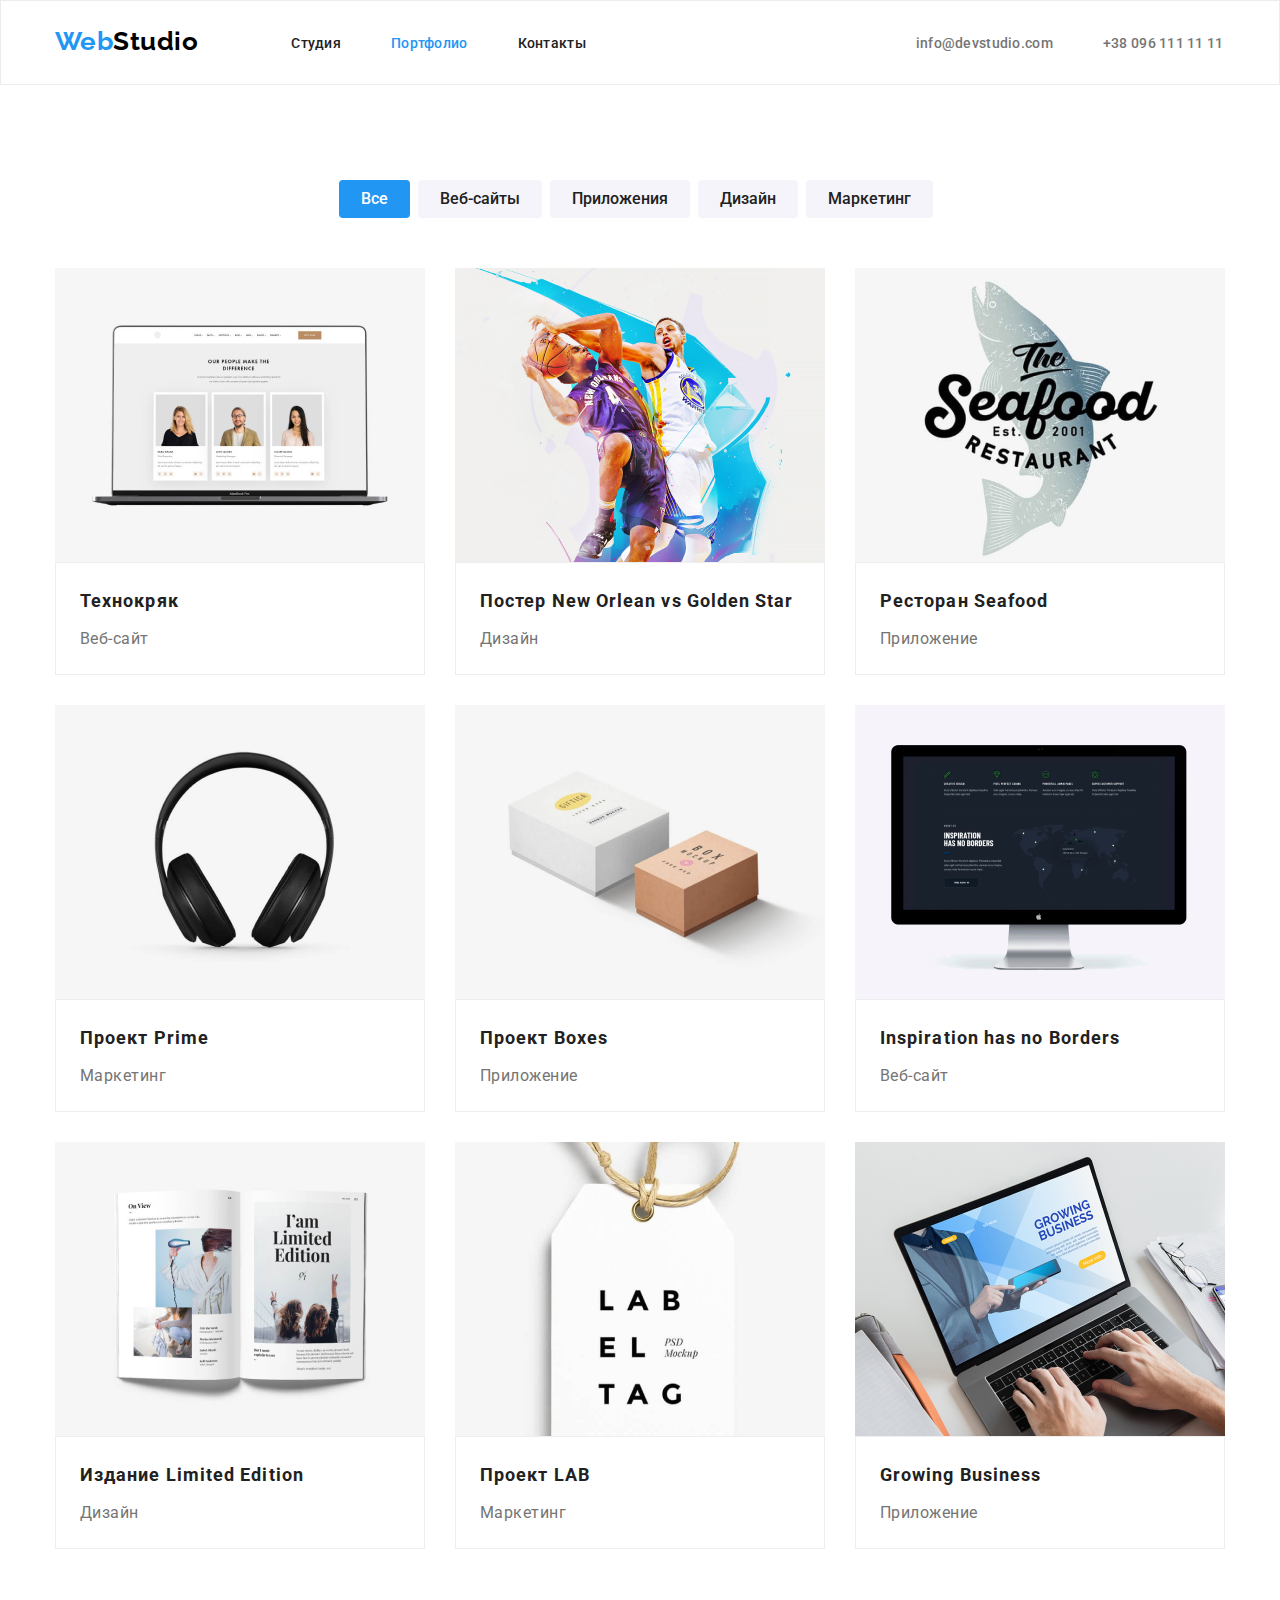
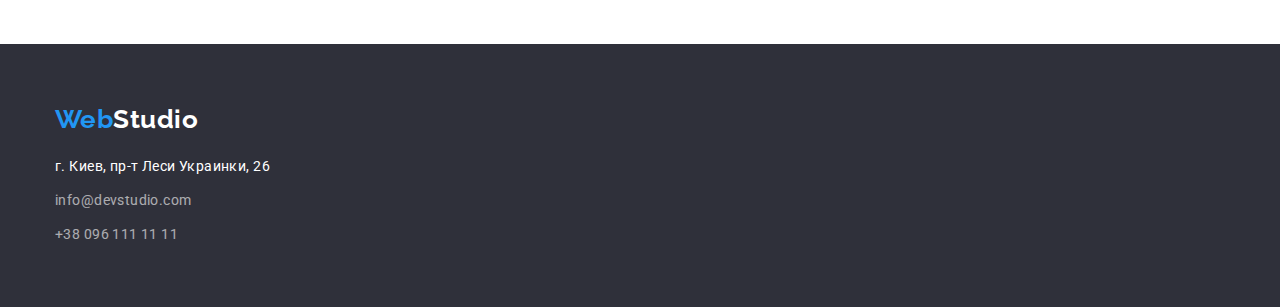
==== commit 4853222b: "Update Portfolio css" ====
--- a/portfolio.html
+++ b/portfolio.html
@@ -15,8 +15,9 @@
 
 <body>
     <!-- Header -->
-    <div class="wrapper">
-        <header class="header">
+    
+    <header class="header">
+        <div class="wrapper">
             <nav class="header-nav">
                 <a href="#" class="logo header-logo link"><span class="link-span">Web</span>Studio</a>
                 <ul class="header-list list">
@@ -24,16 +25,14 @@
                     <li class="header-item"><a class="header-link active link" href="#">Портфолио</a></li>
                     <li class="header-item"><a class="header-link link" href="#">Контакты</a></li>
                 </ul>
+                <ul class="header-contact list">
+                    <li class="header-item"><a class="header-email-link link" href="mailto:info@devstudio.com">info@devstudio.com</a>
+                    </li>
+                    <li class="header-item"><a class="header-tel-link link" href="tel:+38 096 111 11 11">+38 096 111 11 11</a></li>
+                </ul>
             </nav>
-            <ul class="header-contact list">
-                <li class="header-item"><a class="header-email-link link"
-                        href="mailto:info@devstudio.com">info@devstudio.com</a></li>
-                <li class="header-item"><a class="header-tel-link link" href="tel:+38 096 111 11 11">+38 096 111 11
-                        11</a></li>
-            </ul>
-        </header>
-    </div>
-    <div class="line"></div>
+        </div>
+    </header>
 
     <!-- Main -->
     <main>
--- a/css/styles.css
+++ b/css/styles.css
@@ -15,6 +15,11 @@
   padding: 0;
   margin: 0;
   border: 0;
+  box-sizing: border-box;
+}
+
+img {
+  display: block;
 }
 
 h1,
@@ -36,6 +41,7 @@
   width: 1200px;
   margin: 0 auto;
   padding-left: 15px;
+  padding-right: 15px;
 }
 
 .link {
@@ -81,11 +87,13 @@
 
 .header {
   display: flex;
+  border: 1px solid #ececec;
 }
 
 .header-logo {
-  margin: 25px 0px;
   margin-right: 93px;
+  padding-top: 25px;
+  padding-bottom: 25px;
 }
 
 .header-nav {
@@ -96,7 +104,7 @@
 .header-list {
   display: flex;
   flex-direction: row;
-  margin: 32px 0px;
+  padding: 32px 0px;
   margin-right: 330px;
 }
 
@@ -110,7 +118,7 @@
 
 .header-contact {
   display: flex;
-  margin: 32px 0px;
+  padding: 32px 0px;
 }
 
 .header-link {
@@ -157,8 +165,8 @@
 
 .first-section {
   background-color: #2f303a;
-  height: 600px;
-  margin-bottom: 95px;
+  padding-bottom: 200px;
+  padding-top: 200px;
 }
 
 .block {
@@ -177,17 +185,13 @@
   text-transform: uppercase;
   color: var(--primary-title-color);
   width: 700px;
-  margin-top: 200px;
   margin-bottom: 30px;
 }
 
 .first-section-btn {
-  margin-left: auto;
-  margin-right: auto;
   padding: 10px 32px;
   border: transparent;
   border-radius: 4px;
-  margin-bottom: 106px;
   cursor: pointer;
   font-weight: 700;
   font-size: 16px;
@@ -203,7 +207,8 @@
 /* Benefits Section */
 
 .benefits-class {
-  margin-bottom: 94px;
+  padding-top: 95px;
+  padding-bottom: 95px;
 }
 
 .benefits-list {
@@ -233,7 +238,7 @@
 /* What we do section */
 
 .wwd-section {
-  margin-bottom: 95px;
+  padding-bottom: 95px;
 }
 
 .wwd-title {
@@ -249,7 +254,10 @@
 
 .wwd-list {
   display: flex;
-  justify-content: space-between;
+}
+
+.wwd-list-item:not(:last-child) {
+  margin-right: 30px;
 }
 
 /* Our team section */
@@ -257,6 +265,7 @@
 .team-section {
   background-color: #f5f4fa;
   padding-bottom: 95px;
+  padding-top: 95px;
 }
 
 .team-title {
@@ -267,13 +276,16 @@
   line-height: 1.16;
   letter-spacing: 0.03em;
   color: var(--secondary-title-color);
-  padding-top: 95px;
+
   margin-bottom: 50px;
 }
 
 .team-list {
   display: flex;
-  justify-content: space-between;
+}
+
+.team-list-item:not(:last-child) {
+  margin-right: 30px;
 }
 
 .team-list-item {
@@ -309,16 +321,13 @@
 
 .footer {
   background-color: #2f303a;
+  padding-top: 60px;
+  padding-bottom: 60px;
 }
 
 .footer-logo {
   display: inline-block;
-  padding-top: 60px;
-  padding-bottom: 20px;
-}
-
-.footer-list {
-  padding-bottom: 60px;
+  margin-bottom: 20px;
 }
 
 .footer-item:not(:last-child) {
@@ -354,12 +363,8 @@
 
 /* Portfolio */
 
-.line {
-  border: 1px solid #ececec;
-}
-
 .portfolio-section {
-  margin: 95px 0;
+  padding: 95px 0;
 }
 
 /* Filter */
@@ -410,32 +415,31 @@
   flex-wrap: wrap;
   font-size: 16px;
   line-height: 1.88;
+  margin-right: -30px;
+  margin-bottom: -30px;
 }
 
 .product-item {
   background: #ffffff;
-  border: 1px solid #eeeeee;
   box-sizing: border-box;
   margin-right: 30px;
   margin-bottom: 30px;
-}
-
-.product-list > .product-item:nth-child(3n) {
-  margin-right: 0;
+  width: 370px;
+  flex-basis: calc(100% / 3 - 30px);
 }
 
 .product-block {
-  padding-left: 24px;
+  padding: 20px 24px;
+  border: 1px solid #eeeeee;
 }
 
 .product-title {
-  font-weight: bold;
+  font-weight: 700;
   font-size: 18px;
   line-height: 2;
   letter-spacing: 0.06em;
   color: var(--secondary-title-color);
-  padding-top: 20px;
-  padding-bottom: 5px;
+  margin-bottom: 5px;
 }
 
 .product-description {
@@ -444,5 +448,4 @@
   line-height: 1.87;
   letter-spacing: 0.03em;
   color: var(--secondary-text-color);
-  padding-bottom: 20px;
-}
+}
